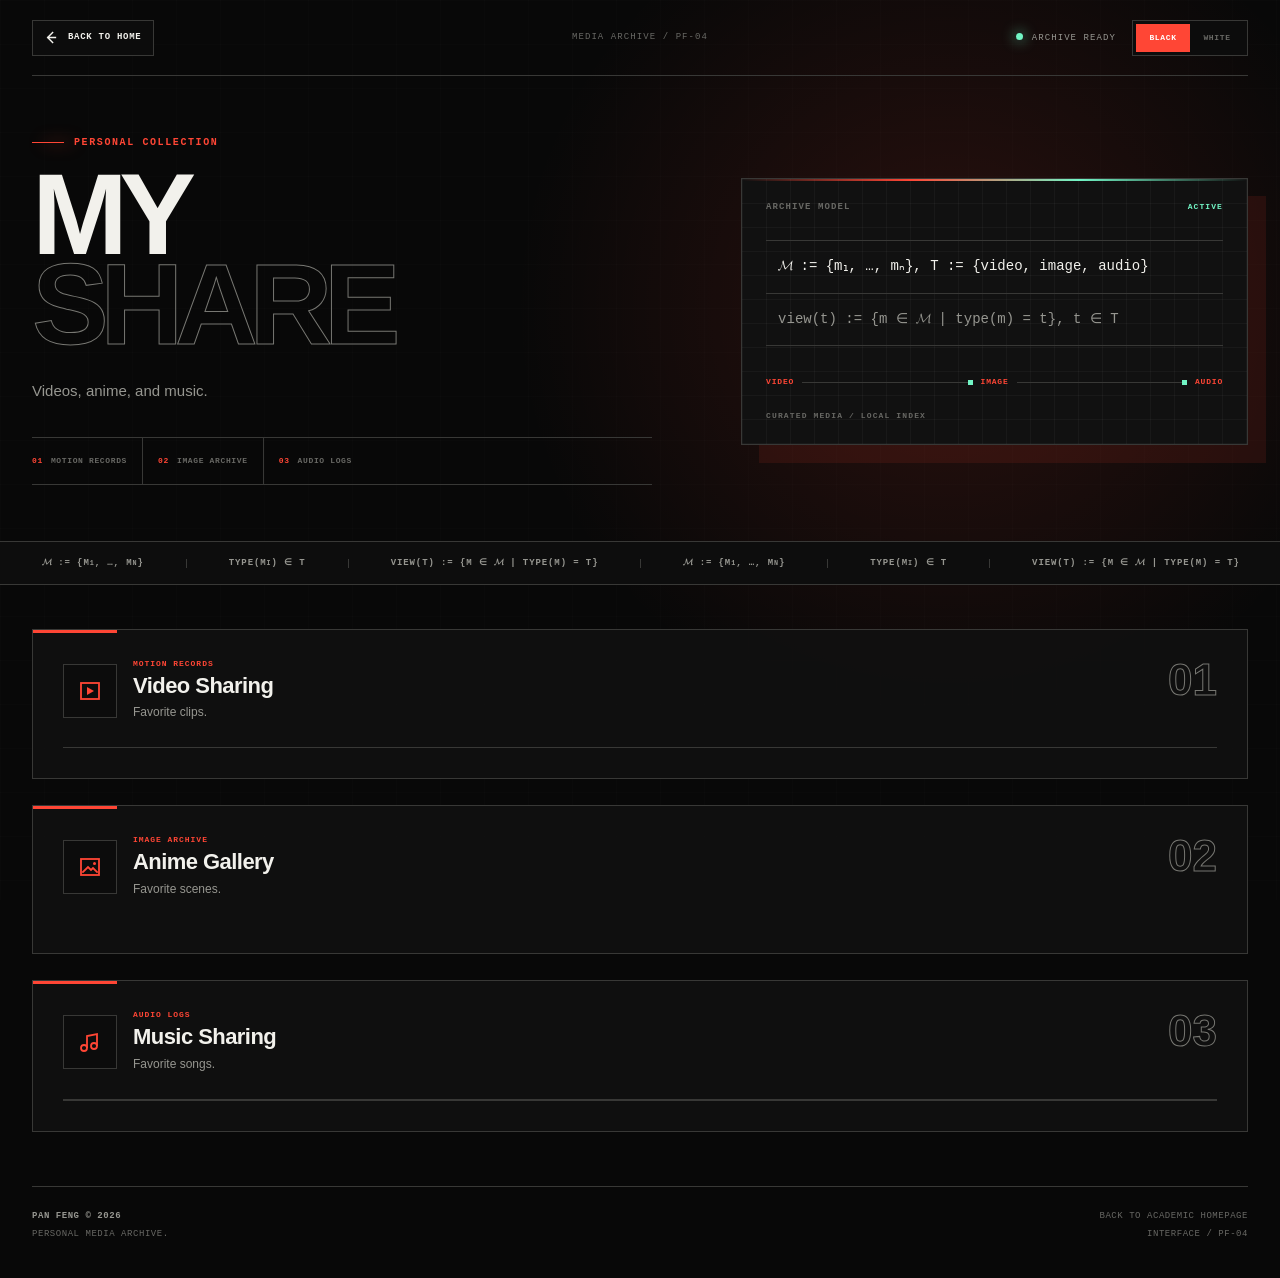
==== share.html @ b6667d45 "Redesign homepage and My Share themes" ====
<!DOCTYPE html>
<html lang="en" data-home-theme="black">
<head>
    <meta charset="utf-8">
    <title>My Share | Pan Feng</title>
    <link rel="icon" href="./static/img/favicon.svg" type="image/svg+xml">
    <link rel="alternate icon" href="./static/img/favicon.ico" sizes="any">
    <meta name="description" content="A personal collection of videos, images, and music shared by Pan Feng.">
    <meta name="viewport" content="width=device-width, initial-scale=1">
    <meta name="theme-color" content="#080808">
    <script>
        (function () {
            try {
                if (localStorage.getItem('homeTheme') === 'white') {
                    document.documentElement.dataset.homeTheme = 'white';
                    document.querySelector('meta[name="theme-color"]').setAttribute('content', '#edf0ee');
                }
            } catch (error) {
                // Keep the black theme when browser storage is unavailable.
            }
        }());
    </script>
    <link rel="stylesheet" href="./static/css/home-proof.css">
    <link rel="stylesheet" href="./static/css/share.css">
</head>
<body class="share-page">
    <a class="skip-link" href="#share-content">Skip to collection</a>
    <div class="page-scan" aria-hidden="true"></div>

    <div class="share-shell">
        <header class="share-header">
            <a href="./index.html" class="back-button" aria-label="Back to the homepage">
                <svg viewBox="0 0 24 24" aria-hidden="true">
                    <path d="M15 5 8 12l7 7M8 12h11" fill="none" stroke="currentColor" stroke-width="2" stroke-linecap="square" stroke-linejoin="miter"/>
                </svg>
                <span>Back to Home</span>
            </a>

            <p class="share-nav-focus">Media archive / PF-04</p>

            <div class="share-controls">
                <p class="proof-status"><span aria-hidden="true"></span>Archive ready</p>
                <div class="home-theme-switch" role="group" aria-label="Color theme">
                    <button type="button" data-home-theme-option="black" aria-pressed="true">Black</button>
                    <button type="button" data-home-theme-option="white" aria-pressed="false">White</button>
                </div>
            </div>
        </header>

        <section class="share-hero" aria-labelledby="share-title">
            <div class="share-hero-copy">
                <span class="share-eyebrow"><i aria-hidden="true"></i>Personal collection</span>
                <h1 id="share-title">My <span>Share</span></h1>
                <p>Videos, anime, and music.</p>

                <div class="share-register" aria-label="Collection categories">
                    <span><b>01</b> Motion records</span>
                    <span><b>02</b> Image archive</span>
                    <span><b>03</b> Audio logs</span>
                </div>
            </div>

            <aside class="archive-model" aria-label="Archive model notation">
                <div class="model-heading">
                    <span>Archive model</span>
                    <b>ACTIVE</b>
                </div>
                <code>𝓜 := {m₁, …, mₙ}, T := {video, image, audio}</code>
                <code>view(t) := {m ∈ 𝓜 | type(m) = t}, t ∈ T</code>
                <div class="model-route" aria-hidden="true">
                    <span>VIDEO</span><i></i><span>IMAGE</span><i></i><span>AUDIO</span>
                </div>
                <p>CURATED MEDIA / LOCAL INDEX</p>
            </aside>
        </section>

        <div class="share-ticker" aria-hidden="true">
            <div>
                <span>𝓜 := {m<sub>1</sub>, …, m<sub>n</sub>}</span>
                <span>type(m<sub>i</sub>) ∈ T</span>
                <span>view(t) := {m ∈ 𝓜 | type(m) = t}</span>
                <span>𝓜 := {m<sub>1</sub>, …, m<sub>n</sub>}</span>
                <span>type(m<sub>i</sub>) ∈ T</span>
                <span>view(t) := {m ∈ 𝓜 | type(m) = t}</span>
            </div>
        </div>

        <main class="share-content" id="share-content">
            <section class="share-section" aria-labelledby="videos-title">
                <header class="section-heading">
                    <span class="section-icon" aria-hidden="true">
                        <svg viewBox="0 0 24 24"><path d="m9 8 7 4-7 4V8Z" fill="currentColor"/><rect x="3" y="4" width="18" height="16" fill="none" stroke="currentColor" stroke-width="1.8"/></svg>
                    </span>
                    <div>
                        <span class="section-kicker">Motion records</span>
                        <h2 id="videos-title">Video Sharing</h2>
                        <p>Favorite clips.</p>
                    </div>
                    <b class="section-number">01</b>
                </header>
                <div class="video-list"></div>
            </section>

            <section class="share-section" aria-labelledby="images-title">
                <header class="section-heading">
                    <span class="section-icon" aria-hidden="true">
                        <svg viewBox="0 0 24 24"><rect x="3" y="4" width="18" height="16" fill="none" stroke="currentColor" stroke-width="1.8"/><path d="m5 17 5-5 3 3 2-2 4 4" fill="none" stroke="currentColor" stroke-width="1.8" stroke-linecap="square" stroke-linejoin="miter"/><circle cx="16.5" cy="8.5" r="1.5" fill="currentColor"/></svg>
                    </span>
                    <div>
                        <span class="section-kicker">Image archive</span>
                        <h2 id="images-title">Anime Gallery</h2>
                        <p>Favorite scenes.</p>
                    </div>
                    <b class="section-number">02</b>
                </header>
                <div class="album" tabindex="0" aria-label="Photo album"></div>
            </section>

            <section class="share-section" aria-labelledby="music-title">
                <header class="section-heading">
                    <span class="section-icon" aria-hidden="true">
                        <svg viewBox="0 0 24 24"><path d="M9 17V6l10-2v11" fill="none" stroke="currentColor" stroke-width="1.8" stroke-linecap="square" stroke-linejoin="miter"/><circle cx="6" cy="18" r="3" fill="none" stroke="currentColor" stroke-width="1.8"/><circle cx="16" cy="16" r="3" fill="none" stroke="currentColor" stroke-width="1.8"/></svg>
                    </span>
                    <div>
                        <span class="section-kicker">Audio logs</span>
                        <h2 id="music-title">Music Sharing</h2>
                        <p>Favorite songs.</p>
                    </div>
                    <b class="section-number">03</b>
                </header>
                <div class="music-player"></div>
            </section>
        </main>

        <footer class="share-footer">
            <div>
                <strong>Pan Feng © 2026</strong>
                <span>Personal media archive.</span>
            </div>
            <div>
                <a href="./index.html">Back to academic homepage</a>
                <span>Interface / PF-04</span>
            </div>
        </footer>
    </div>

    <dialog class="image-dialog" aria-label="Image preview">
        <button class="dialog-close" type="button" aria-label="Close image preview">×</button>
        <img src="" alt="">
    </dialog>

    <script src="./static/js/script.js" defer></script>
    <script src="./static/js/share-data.js" defer></script>
</body>
</html>
---- static/css/home-proof.css ----
@font-face {
    font-family: "Ubuntu Local";
    src: url("../fonts/Ubuntu-Regular.ttf") format("truetype");
    font-display: swap;
}

:root {
    color-scheme: dark;
    --page-bg: #080808;
    --panel-bg: #111111;
    --panel-deep: #0c0c0c;
    --text: #f2f1ec;
    --muted: #969690;
    --faint: #686864;
    --line: #383836;
    --signal: #ff4635;
    --signal-soft: #ff6c5d;
    --proof: #72f5c5;
    --spotlight: rgba(255, 70, 53, 0.14);
    --grid-color: rgba(255, 255, 255, 0.035);
    --scan-color: rgba(255, 70, 53, 0.08);
    --title-outline: #777772;
    --ring-dash: #57403c;
    --node-bg: #0b0b0b;
    --formula-bg: rgba(14, 14, 14, 0.9);
    --ticker-bg: #0d0d0d;
    --mx: 74%;
    --my: 24%;
}

html[data-home-theme="white"] {
    color-scheme: light;
    --page-bg: #edf0ee;
    --panel-bg: rgba(249, 250, 247, 0.82);
    --panel-deep: #f8faf8;
    --text: #111522;
    --muted: #4f595e;
    --faint: #788287;
    --line: #aeb8bc;
    --signal: #244bff;
    --signal-soft: #244bff;
    --proof: #ff5d37;
    --spotlight: rgba(36, 75, 255, 0.11);
    --grid-color: rgba(36, 75, 255, 0.065);
    --scan-color: rgba(36, 75, 255, 0.09);
    --title-outline: #244bff;
    --ring-dash: #8798df;
    --node-bg: #f8faf8;
    --formula-bg: rgba(248, 250, 248, 0.92);
    --ticker-bg: rgba(248, 250, 248, 0.86);
}

* {
    box-sizing: border-box;
}

html {
    min-height: 100%;
    background: var(--page-bg);
    scroll-behavior: smooth;
}

body {
    min-width: 320px;
    min-height: 100vh;
    margin: 0;
    overflow-x: hidden;
    color: var(--text);
    background:
        radial-gradient(circle at var(--mx) var(--my), var(--spotlight), transparent 27rem),
        var(--page-bg);
    font-family: "Segoe UI", "Helvetica Neue", Arial, sans-serif;
    transition: color 0.25s ease, background-color 0.25s ease, background-position 0.18s ease-out;
}

body::before {
    position: fixed;
    inset: 0;
    z-index: 0;
    content: "";
    pointer-events: none;
    opacity: 0.34;
    background:
        linear-gradient(var(--grid-color) 1px, transparent 1px),
        linear-gradient(90deg, var(--grid-color) 1px, transparent 1px);
    background-size: 44px 44px;
}

a {
    color: inherit;
    text-decoration: none;
    -webkit-tap-highlight-color: transparent;
}

button,
a {
    touch-action: manipulation;
}

.skip-link {
    position: fixed;
    z-index: 100;
    top: 12px;
    left: 12px;
    padding: 11px 14px;
    color: #080808;
    background: var(--proof);
    font: 700 12px/1 ui-monospace, SFMono-Regular, Consolas, monospace;
    transform: translateY(-160%);
}

.skip-link:focus {
    transform: translateY(0);
}

.sr-only {
    position: absolute;
    width: 1px;
    height: 1px;
    padding: 0;
    overflow: hidden;
    clip: rect(0, 0, 0, 0);
    white-space: nowrap;
    border: 0;
}

.page-scan {
    position: fixed;
    z-index: 5;
    top: -42vh;
    left: 0;
    width: 100%;
    height: 34vh;
    pointer-events: none;
    opacity: 0.35;
    background: linear-gradient(180deg, transparent, var(--scan-color), rgba(255, 255, 255, 0.045), transparent);
    animation: page-scan 8s linear infinite;
}

.proof-shell {
    position: relative;
    z-index: 1;
    width: min(1400px, calc(100% - 64px));
    margin: 0 auto;
}

.proof-nav {
    display: grid;
    grid-template-columns: 1fr auto 1fr;
    min-height: 76px;
    align-items: center;
    border-bottom: 1px solid var(--line);
}

.proof-brand {
    display: flex;
    width: max-content;
    align-items: center;
    gap: 12px;
    font: 800 11px/1 ui-monospace, SFMono-Regular, Consolas, monospace;
    letter-spacing: 0.1em;
    text-transform: uppercase;
}

.proof-brand b {
    display: grid;
    width: 34px;
    height: 34px;
    color: #080808;
    background: var(--signal);
    place-items: center;
}

.proof-nav-focus,
.proof-status {
    margin: 0;
    font: 9px/1 ui-monospace, SFMono-Regular, Consolas, monospace;
    letter-spacing: 0.12em;
    text-transform: uppercase;
}

.proof-nav-focus {
    color: #7d7d78;
}

.proof-status {
    color: var(--muted);
}

.proof-controls {
    display: flex;
    justify-self: end;
    align-items: center;
    gap: 16px;
}

.proof-status span {
    display: inline-block;
    width: 7px;
    height: 7px;
    margin-right: 9px;
    border-radius: 50%;
    background: var(--proof);
    box-shadow: 0 0 14px var(--proof);
    animation: status-pulse 1.8s ease-in-out infinite;
}

.home-theme-switch {
    display: flex;
    padding: 3px;
    border: 1px solid var(--line);
    background: var(--panel-deep);
}

.home-theme-switch button {
    min-width: 54px;
    height: 28px;
    padding: 0 9px;
    color: var(--faint);
    border: 0;
    background: transparent;
    cursor: pointer;
    font: 700 8px/1 ui-monospace, SFMono-Regular, Consolas, monospace;
    letter-spacing: 0.08em;
    text-transform: uppercase;
    transition: color 0.2s ease, background-color 0.2s ease;
}

.home-theme-switch button:hover {
    color: var(--text);
}

.home-theme-switch button[aria-pressed="true"] {
    color: #ffffff;
    background: var(--signal);
}

.home-theme-switch button:focus-visible {
    outline: 2px solid var(--proof);
    outline-offset: 3px;
}

.proof-hero {
    display: grid;
    grid-template-columns: minmax(0, 1.14fr) minmax(410px, 0.86fr);
    min-height: 560px;
    padding: 54px 0 42px;
    align-items: center;
    gap: clamp(28px, 5vw, 78px);
}

.proof-main {
    min-width: 0;
}

.proof-kicker {
    display: flex;
    margin: 0;
    align-items: center;
    gap: 12px;
    color: var(--signal-soft);
    font: 700 9px/1 ui-monospace, SFMono-Regular, Consolas, monospace;
    letter-spacing: 0.15em;
    text-transform: uppercase;
}

.proof-kicker::before {
    width: 34px;
    height: 1px;
    content: "";
    background: var(--signal);
}

.proof-title {
    margin: 26px 0 0;
    font: 900 clamp(68px, 8vw, 124px)/0.77 Arial, sans-serif;
    letter-spacing: -0.085em;
    text-transform: uppercase;
}

.proof-title span {
    display: block;
    color: transparent;
    -webkit-text-stroke: 1px var(--title-outline);
}

@supports not (-webkit-text-stroke: 1px #777772) {
    .proof-title span {
        color: var(--title-outline);
    }
}

.proof-intro {
    display: grid;
    grid-template-columns: 90px minmax(0, 560px);
    margin-top: 38px;
    gap: 20px;
}

.proof-intro h2 {
    margin: 0;
    color: var(--proof);
    font: 700 8px/1.45 ui-monospace, SFMono-Regular, Consolas, monospace;
    letter-spacing: 0.12em;
    text-transform: uppercase;
}

.proof-intro h2::before {
    content: "// ";
}

.proof-intro p {
    margin: 0;
    color: var(--muted);
    font: 14px/1.65 "Ubuntu Local", system-ui, sans-serif;
}

.proof-focus {
    display: grid;
    grid-template-columns: repeat(3, minmax(0, 1fr));
    margin-top: 30px;
    border-top: 1px solid var(--line);
    border-left: 1px solid var(--line);
}

.proof-focus-item {
    position: relative;
    min-height: 112px;
    padding: 14px;
    overflow: hidden;
    border-right: 1px solid var(--line);
    border-bottom: 1px solid var(--line);
}

.proof-focus-item::after {
    position: absolute;
    right: 100%;
    bottom: 0;
    width: 100%;
    height: 2px;
    content: "";
    background: var(--signal);
    animation: focus-scan 6s ease-in-out infinite;
}

.proof-focus-item:nth-child(2)::after {
    animation-delay: 2s;
}

.proof-focus-item:nth-child(3)::after {
    animation-delay: 4s;
}

.proof-focus-item small {
    color: var(--faint);
    font: 8px/1 ui-monospace, SFMono-Regular, Consolas, monospace;
    letter-spacing: 0.1em;
}

.proof-focus-item h2 {
    margin: 17px 0 0;
    color: var(--text);
    font: 700 11px/1.35 ui-monospace, SFMono-Regular, Consolas, monospace;
    text-transform: uppercase;
}

.proof-focus-item p {
    margin: 9px 0 0;
    color: #757570;
    font: 10px/1.35 "Ubuntu Local", system-ui, sans-serif;
}

.proof-engine {
    position: relative;
    display: grid;
    min-width: 0;
    min-height: 460px;
    place-items: center;
}

.proof-ring {
    position: absolute;
    width: min(34vw, 440px);
    aspect-ratio: 1;
    border: 1px solid var(--line);
    border-radius: 50%;
    animation: ring-spin 28s linear infinite;
}

.proof-ring::before {
    position: absolute;
    inset: 15%;
    content: "";
    border: 1px dashed var(--ring-dash);
    border-radius: 50%;
    animation: ring-spin-reverse 17s linear infinite;
}

.proof-ring::after {
    position: absolute;
    inset: 34%;
    content: "";
    border: 1px solid var(--line);
    border-radius: 50%;
}

.proof-node {
    position: absolute;
    z-index: 2;
    padding: 7px 9px;
    color: var(--muted);
    border: 1px solid var(--line);
    background: var(--node-bg);
    font: 7px/1 ui-monospace, SFMono-Regular, Consolas, monospace;
    letter-spacing: 0.1em;
    text-transform: uppercase;
}

.node-statement {
    top: 13%;
    left: 7%;
}

.node-adversary {
    top: 27%;
    right: 0;
    color: var(--signal-soft);
    border-color: #72362f;
}

.node-simulator {
    right: 10%;
    bottom: 9%;
    color: var(--proof);
    border-color: #2c6654;
}

.node-witness {
    bottom: 18%;
    left: 0;
}

.proof-avatar {
    position: relative;
    z-index: 2;
    width: min(18vw, 220px);
    aspect-ratio: 1;
    padding: 7px;
    border: 1px solid var(--signal);
    border-radius: 50%;
    background: var(--node-bg);
    box-shadow: 0 0 60px rgba(255, 70, 53, 0.13);
}

.proof-avatar img {
    width: 100%;
    height: 100%;
    border-radius: 50%;
    object-fit: cover;
    filter: saturate(0.88) contrast(1.08);
}

.proof-engine-formula {
    position: absolute;
    z-index: 3;
    right: 1%;
    bottom: 22%;
    padding: 13px 15px;
    color: var(--text);
    border-left: 3px solid var(--signal);
    background: var(--formula-bg);
    box-shadow: 0 12px 36px rgba(0, 0, 0, 0.3);
    backdrop-filter: blur(8px);
    font: italic 13px/1.3 Georgia, serif;
}

.proof-engine-formula small {
    display: block;
    margin-bottom: 7px;
    color: var(--faint);
    font: 7px/1 ui-monospace, SFMono-Regular, Consolas, monospace;
    letter-spacing: 0.1em;
    text-transform: uppercase;
}

.formula-ticker {
    position: relative;
    z-index: 1;
    overflow: hidden;
    border-top: 1px solid var(--line);
    border-bottom: 1px solid var(--line);
    background: var(--ticker-bg);
}

.formula-ticker-track {
    display: flex;
    width: max-content;
    padding: 15px 0;
    color: var(--faint);
    font: 10px/1 ui-monospace, SFMono-Regular, Consolas, monospace;
    letter-spacing: 0.06em;
    animation: formula-marquee 28s linear infinite;
}

.formula-ticker-track span {
    margin-right: 54px;
    white-space: nowrap;
}

.formula-ticker-track b {
    color: var(--signal-soft);
    font-weight: 600;
}

.formula-ticker-track i {
    color: var(--proof);
    font-style: normal;
    font-weight: 600;
}

.proof-directory {
    padding: 26px 0 48px;
}

.proof-directory-head {
    display: flex;
    margin-bottom: 16px;
    align-items: end;
    justify-content: space-between;
    gap: 24px;
}

.proof-directory-head h2 {
    margin: 0;
    font: 800 20px/1 Arial, sans-serif;
    letter-spacing: -0.02em;
    text-transform: uppercase;
}

.proof-directory-head p {
    margin: 0;
    color: var(--faint);
    font: 8px/1 ui-monospace, SFMono-Regular, Consolas, monospace;
    letter-spacing: 0.12em;
    text-transform: uppercase;
}

.proof-links {
    display: grid;
    grid-template-columns: repeat(4, minmax(0, 1fr));
    gap: 9px;
}

.proof-link {
    position: relative;
    min-height: 146px;
    padding: 18px;
    overflow: hidden;
    border: 1px solid var(--line);
    background: var(--panel-bg);
    transition: color 0.2s ease, border-color 0.2s ease, background-color 0.2s ease, transform 0.2s ease;
}

.proof-link:hover {
    color: #0a0a0a;
    border-color: var(--signal);
    background: var(--signal);
    transform: translateY(-4px);
}

.proof-link:focus-visible,
.proof-brand:focus-visible,
.proof-footer a:focus-visible {
    outline: 2px solid var(--proof);
    outline-offset: 4px;
}

.proof-link small {
    font: 700 8px/1 ui-monospace, SFMono-Regular, Consolas, monospace;
    letter-spacing: 0.11em;
    text-transform: uppercase;
    opacity: 0.65;
}

.proof-link-arrow {
    position: absolute;
    top: 15px;
    right: 17px;
    font-size: 18px;
    transition: transform 0.2s ease;
}

.proof-link:hover .proof-link-arrow {
    transform: translate(3px, -3px);
}

.proof-link h3 {
    margin: 36px 0 8px;
    font: 800 16px/1.2 Arial, sans-serif;
    text-transform: uppercase;
}

.proof-link p {
    margin: 0;
    color: var(--faint);
    font: 11px/1.4 "Ubuntu Local", system-ui, sans-serif;
}

.proof-link:hover p {
    color: #393936;
}

.proof-footer {
    display: flex;
    min-height: 92px;
    padding: 22px 0 30px;
    align-items: flex-start;
    justify-content: space-between;
    border-top: 1px solid var(--line);
    color: var(--faint);
    font: 9px/1.6 ui-monospace, SFMono-Regular, Consolas, monospace;
    letter-spacing: 0.06em;
    text-transform: uppercase;
}

.proof-footer div {
    display: flex;
    flex-direction: column;
    gap: 4px;
}

.proof-footer div:last-child {
    align-items: flex-end;
}

.proof-footer strong {
    color: var(--muted);
    font-weight: 600;
}

.proof-footer a {
    transition: color 0.2s ease;
}

.proof-footer a:hover {
    color: var(--proof);
}

html[data-home-theme="white"] .proof-brand b {
    color: #ffffff;
}

html[data-home-theme="white"] .proof-focus-item,
html[data-home-theme="white"] .proof-link {
    background: rgba(249, 250, 247, 0.72);
}

html[data-home-theme="white"] .node-adversary {
    color: var(--signal);
    border-color: rgba(36, 75, 255, 0.48);
}

html[data-home-theme="white"] .node-simulator {
    color: var(--proof);
    border-color: rgba(255, 93, 55, 0.55);
}

html[data-home-theme="white"] .proof-avatar {
    box-shadow: 0 0 60px rgba(36, 75, 255, 0.14);
}

html[data-home-theme="white"] .proof-link:hover {
    color: #ffffff;
}

html[data-home-theme="white"] .proof-link:hover p {
    color: rgba(255, 255, 255, 0.78);
}

html[data-home-theme="white"] .proof-footer a:hover {
    color: var(--signal);
}

@keyframes page-scan {
    to { transform: translateY(150vh); }
}

@keyframes status-pulse {
    50% { opacity: 0.35; box-shadow: 0 0 4px var(--proof); }
}

@keyframes ring-spin {
    to { transform: rotate(360deg); }
}

@keyframes ring-spin-reverse {
    to { transform: rotate(-720deg); }
}

@keyframes focus-scan {
    0%, 18% { right: 100%; }
    36%, 52% { right: 0; }
    70%, 100% { right: -100%; }
}

@keyframes formula-marquee {
    to { transform: translateX(-50%); }
}

@media (max-width: 980px) {
    .proof-shell {
        width: min(100% - 40px, 760px);
    }

    .proof-nav {
        grid-template-columns: 1fr auto;
    }

    .proof-nav-focus {
        display: none;
    }

    .proof-hero {
        grid-template-columns: 1fr;
        gap: 36px;
    }

    .proof-engine {
        min-height: 470px;
    }

    .proof-ring {
        width: min(75vw, 430px);
    }

    .proof-avatar {
        width: min(38vw, 210px);
    }

    .proof-links {
        grid-template-columns: repeat(2, minmax(0, 1fr));
    }
}

@media (max-width: 560px) {
    .proof-shell {
        width: calc(100% - 28px);
    }

    .proof-nav {
        min-height: 66px;
    }

    .proof-brand span {
        display: none;
    }

    .proof-status {
        display: none;
    }

    .proof-hero {
        min-height: auto;
        padding-top: 54px;
    }

    .proof-title {
        font-size: clamp(62px, 18vw, 82px);
    }

    .proof-intro {
        grid-template-columns: 1fr;
        gap: 10px;
    }

    .proof-intro p {
        font-size: 13px;
    }

    .proof-focus {
        grid-template-columns: 1fr;
    }

    .proof-focus-item {
        min-height: 104px;
    }

    .proof-engine {
        min-height: 390px;
    }

    .proof-ring {
        width: min(88vw, 360px);
    }

    .proof-avatar {
        width: min(42vw, 165px);
    }

    .proof-engine-formula {
        right: 0;
        bottom: 17%;
        font-size: 11px;
    }

    .proof-node {
        font-size: 6px;
    }

    .node-statement {
        left: 0;
    }

    .node-adversary {
        right: 0;
    }

    .formula-ticker-track {
        font-size: 9px;
    }

    .proof-directory-head {
        align-items: flex-start;
        flex-direction: column;
        gap: 8px;
    }

    .proof-links {
        grid-template-columns: 1fr;
    }

    .proof-link {
        min-height: 132px;
    }

    .proof-footer {
        flex-direction: column;
        gap: 20px;
    }

    .proof-footer div:last-child {
        align-items: flex-start;
    }
}

@media (prefers-reduced-motion: reduce) {
    html {
        scroll-behavior: auto;
    }

    *,
    *::before,
    *::after {
        animation-duration: 0.01ms !important;
        animation-iteration-count: 1 !important;
        transition-duration: 0.01ms !important;
    }

    .formula-ticker-track {
        transform: none;
    }
}
---- static/css/share.css ----
.share-page {
    --media-bg: #050505;
    --media-overlay: rgba(7, 7, 7, 0.78);
    --media-line: rgba(255, 255, 255, 0.18);
    --signal-ink: #080808;
    min-width: 0;
}

html[data-home-theme="white"] .share-page {
    --media-bg: #0a0d12;
    --media-overlay: rgba(12, 16, 22, 0.76);
    --media-line: rgba(255, 255, 255, 0.28);
    --signal-ink: #ffffff;
}

.share-shell {
    position: relative;
    z-index: 1;
    width: min(1280px, calc(100% - 64px));
    margin: 0 auto;
}

.share-header {
    position: relative;
    display: grid;
    grid-template-columns: 1fr auto 1fr;
    min-height: 76px;
    align-items: center;
    border-bottom: 1px solid var(--line);
}

.back-button {
    display: inline-flex;
    width: max-content;
    min-height: 36px;
    padding: 0 12px 0 9px;
    color: var(--text);
    border: 1px solid var(--line);
    background: var(--panel-deep);
    align-items: center;
    gap: 9px;
    font: 800 9px/1 ui-monospace, SFMono-Regular, Consolas, monospace;
    letter-spacing: 0.08em;
    text-transform: uppercase;
    transition: color 0.2s ease, background-color 0.2s ease, border-color 0.2s ease;
}

.back-button svg {
    width: 17px;
    height: 17px;
}

.back-button:hover {
    color: var(--signal-ink);
    border-color: var(--signal);
    background: var(--signal);
}

.share-nav-focus,
.proof-status {
    margin: 0;
    font: 9px/1 ui-monospace, SFMono-Regular, Consolas, monospace;
    letter-spacing: 0.12em;
    text-transform: uppercase;
}

.share-nav-focus {
    color: var(--faint);
}

.share-controls {
    display: flex;
    justify-self: end;
    align-items: center;
    gap: 16px;
}

.share-hero {
    display: grid;
    grid-template-columns: minmax(0, 1.1fr) minmax(390px, 0.9fr);
    min-height: 465px;
    padding: 60px 0 54px;
    align-items: center;
    gap: clamp(40px, 7vw, 96px);
}

.share-hero-copy {
    min-width: 0;
}

.share-eyebrow {
    display: flex;
    color: var(--signal);
    align-items: center;
    gap: 10px;
    font: 800 10px/1 ui-monospace, SFMono-Regular, Consolas, monospace;
    letter-spacing: 0.16em;
    text-transform: uppercase;
}

.share-eyebrow i {
    width: 32px;
    height: 1px;
    background: currentColor;
    box-shadow: 10px 0 16px currentColor;
}

.share-hero h1 {
    margin: 22px 0 16px;
    font-family: "Ubuntu Local", "Arial Black", sans-serif;
    font-size: clamp(72px, 9vw, 132px);
    font-weight: 900;
    line-height: 0.78;
    letter-spacing: -0.075em;
    text-transform: uppercase;
}

.share-hero h1 span {
    display: block;
    color: transparent;
    -webkit-text-stroke: 1px var(--title-outline);
}

.share-hero-copy > p {
    margin: 28px 0 0;
    color: var(--muted);
    font-size: 15px;
    line-height: 1.7;
}

.share-register {
    display: flex;
    margin-top: 34px;
    border-top: 1px solid var(--line);
    border-bottom: 1px solid var(--line);
}

.share-register span {
    display: flex;
    min-width: 0;
    min-height: 46px;
    padding: 0 15px;
    color: var(--faint);
    border-right: 1px solid var(--line);
    align-items: center;
    gap: 8px;
    font: 700 8px/1.25 ui-monospace, SFMono-Regular, Consolas, monospace;
    letter-spacing: 0.08em;
    text-transform: uppercase;
}

.share-register span:first-child {
    padding-left: 0;
}

.share-register span:last-child {
    border-right: 0;
}

.share-register b {
    color: var(--signal);
    font-weight: 800;
}

.archive-model {
    position: relative;
    min-width: 0;
    padding: 24px;
    overflow: hidden;
    border: 1px solid var(--line);
    background:
        linear-gradient(90deg, var(--grid-color) 1px, transparent 1px),
        linear-gradient(var(--grid-color) 1px, transparent 1px),
        var(--panel-bg);
    background-size: 24px 24px;
    box-shadow: 18px 18px 0 color-mix(in srgb, var(--signal) 10%, transparent);
}

.archive-model::before {
    position: absolute;
    top: 0;
    left: 0;
    width: 100%;
    height: 2px;
    content: "";
    background: linear-gradient(90deg, transparent, var(--signal), var(--proof), transparent);
    animation: archive-scan 4.8s ease-in-out infinite;
}

.model-heading {
    display: flex;
    margin-bottom: 28px;
    color: var(--faint);
    align-items: center;
    justify-content: space-between;
    font: 800 9px/1 ui-monospace, SFMono-Regular, Consolas, monospace;
    letter-spacing: 0.12em;
    text-transform: uppercase;
}

.model-heading b {
    color: var(--proof);
    font-size: 8px;
}

.archive-model code {
    display: block;
    padding: 15px 12px;
    overflow-x: auto;
    color: var(--text);
    border-top: 1px solid var(--line);
    font: 500 clamp(11px, 1.15vw, 14px)/1.55 ui-monospace, SFMono-Regular, Consolas, monospace;
    white-space: nowrap;
}

.archive-model code:nth-of-type(2) {
    color: var(--muted);
    border-bottom: 1px solid var(--line);
}

.model-route {
    display: grid;
    grid-template-columns: auto 1fr auto 1fr auto;
    margin: 32px 0 26px;
    color: var(--signal);
    align-items: center;
    gap: 8px;
    font: 800 8px/1 ui-monospace, SFMono-Regular, Consolas, monospace;
    letter-spacing: 0.1em;
}

.model-route i {
    position: relative;
    height: 1px;
    background: var(--line);
}

.model-route i::after {
    position: absolute;
    top: -2px;
    right: 0;
    width: 5px;
    height: 5px;
    content: "";
    background: var(--proof);
}

.archive-model > p {
    margin: 0;
    color: var(--faint);
    font: 700 8px/1 ui-monospace, SFMono-Regular, Consolas, monospace;
    letter-spacing: 0.14em;
}

.share-ticker {
    width: 100vw;
    margin-left: calc(50% - 50vw);
    overflow: hidden;
    color: var(--muted);
    border-top: 1px solid var(--line);
    border-bottom: 1px solid var(--line);
    background: var(--ticker-bg);
    font: 700 9px/1 ui-monospace, SFMono-Regular, Consolas, monospace;
    letter-spacing: 0.1em;
    text-transform: uppercase;
}

.share-ticker div {
    display: flex;
    width: max-content;
    min-height: 42px;
    align-items: center;
    animation: share-marquee 30s linear infinite;
}

.share-ticker span {
    display: inline-flex;
    padding: 0 42px;
    align-items: center;
    border-right: 1px solid var(--line);
}

.share-ticker sub {
    font-size: 0.75em;
}

.share-content {
    display: grid;
    padding: 44px 0 54px;
    gap: 26px;
}

.share-section {
    position: relative;
    min-width: 0;
    padding: 30px;
    overflow: hidden;
    border: 1px solid var(--line);
    background: color-mix(in srgb, var(--panel-bg) 92%, transparent);
}

.share-section::before {
    position: absolute;
    top: 0;
    left: 0;
    width: 84px;
    height: 3px;
    content: "";
    background: var(--signal);
    transition: width 0.35s ease;
}

.share-section:hover::before {
    width: 100%;
}

.section-heading {
    display: grid;
    grid-template-columns: 54px minmax(0, 1fr) auto;
    margin-bottom: 26px;
    align-items: center;
    gap: 16px;
}

.section-icon {
    display: grid;
    width: 54px;
    height: 54px;
    color: var(--signal);
    border: 1px solid var(--line);
    background: var(--panel-deep);
    place-items: center;
}

.section-icon svg {
    width: 24px;
    height: 24px;
}

.section-kicker {
    display: block;
    margin-bottom: 5px;
    color: var(--signal);
    font: 800 8px/1 ui-monospace, SFMono-Regular, Consolas, monospace;
    letter-spacing: 0.12em;
    text-transform: uppercase;
}

.section-heading h2 {
    margin: 0;
    font-family: "Ubuntu Local", "Segoe UI", sans-serif;
    font-size: 22px;
    line-height: 1.2;
    letter-spacing: -0.025em;
}

.section-heading p {
    margin: 5px 0 0;
    color: var(--muted);
    font-size: 12px;
    line-height: 1.4;
}

.section-number {
    align-self: start;
    color: transparent;
    -webkit-text-stroke: 1px var(--title-outline);
    font: 900 44px/0.9 "Ubuntu Local", sans-serif;
}

.video-list {
    display: grid;
    grid-template-columns: repeat(2, minmax(0, 1fr));
    border-top: 1px solid var(--line);
    border-left: 1px solid var(--line);
}

.video-item {
    position: relative;
    min-width: 0;
    overflow: hidden;
    border-right: 1px solid var(--line);
    border-bottom: 1px solid var(--line);
    background: var(--panel-deep);
    transition: background-color 0.2s ease;
}

.video-item:hover {
    background: color-mix(in srgb, var(--signal) 5%, var(--panel-deep));
}

.video-item video {
    display: block;
    width: 100%;
    aspect-ratio: 16 / 9;
    background: var(--media-bg);
    object-fit: cover;
}

.video-item video:fullscreen,
.video-item video:-webkit-full-screen {
    width: 100vw;
    height: 100vh;
    max-width: none;
    max-height: none;
    aspect-ratio: auto;
    background: #000000;
    object-fit: contain;
}

.video-desc {
    min-height: 156px;
    padding: 18px;
    border-top: 1px solid var(--line);
}

.video-name {
    min-height: 44px;
    margin-bottom: 13px;
    color: var(--text);
    font-size: 15px;
    font-weight: 700;
    line-height: 1.45;
}

.video-meta {
    display: grid;
    gap: 7px;
}

.video-link,
.video-copyright,
.video-thought {
    display: flex;
    min-width: 0;
    color: var(--muted);
    align-items: flex-start;
    gap: 8px;
    font: 500 11px/1.5 ui-monospace, SFMono-Regular, Consolas, monospace;
}

.video-meta svg {
    flex: 0 0 14px;
    width: 14px;
    height: 14px;
    margin-top: 1px;
}

.video-thought,
.media-link {
    color: var(--signal);
}

.media-link {
    font-weight: 700;
}

.media-link:hover {
    color: var(--proof);
}

.album,
.music-player {
    min-width: 0;
}

.album {
    width: min(100%, 980px);
    margin-inline: auto;
}

.album-stage {
    position: relative;
    overflow: hidden;
    aspect-ratio: 16 / 9;
    border: 1px solid var(--line);
    background:
        linear-gradient(var(--media-line) 1px, transparent 1px),
        linear-gradient(90deg, var(--media-line) 1px, transparent 1px),
        var(--media-bg);
    background-size: 36px 36px;
}

.album-main {
    display: block;
    width: 100%;
    height: 100%;
    padding: 0;
    overflow: hidden;
    border: 0;
    background: transparent;
    cursor: zoom-in;
}

.album-main img {
    display: block;
    width: 100%;
    height: 100%;
    object-fit: contain;
    transition: transform 0.35s ease;
}

.album-main:hover img {
    transform: scale(1.012);
}

.album-nav {
    position: absolute;
    top: 50%;
    z-index: 2;
    display: grid;
    width: 44px;
    height: 44px;
    padding: 0;
    color: #ffffff;
    border: 1px solid var(--media-line);
    background: var(--media-overlay);
    cursor: pointer;
    place-items: center;
    font: 28px/1 ui-monospace, SFMono-Regular, Consolas, monospace;
    transform: translateY(-50%);
    transition: border-color 0.2s ease, background-color 0.2s ease;
}

.album-nav:hover {
    border-color: var(--signal);
    background: var(--signal);
}

.album-prev { left: 16px; }
.album-next { right: 16px; }

.album-counter {
    position: absolute;
    right: 16px;
    bottom: 14px;
    z-index: 2;
    padding: 7px 10px;
    color: #ffffff;
    border: 1px solid var(--media-line);
    background: var(--media-overlay);
    font: 700 10px/1 ui-monospace, SFMono-Regular, Consolas, monospace;
    font-variant-numeric: tabular-nums;
}

.album-info {
    display: flex;
    min-height: 68px;
    padding: 14px 0;
    border-bottom: 1px solid var(--line);
    align-items: center;
    justify-content: space-between;
    gap: 20px;
}

.album-kicker,
.now-kicker {
    display: block;
    color: var(--signal);
    font: 800 8px/1 ui-monospace, SFMono-Regular, Consolas, monospace;
    letter-spacing: 0.13em;
    text-transform: uppercase;
}

.album-title {
    display: block;
    margin-top: 6px;
    font-size: 15px;
    font-weight: 700;
}

.album-hint {
    color: var(--faint);
    font: 600 9px/1.5 ui-monospace, SFMono-Regular, Consolas, monospace;
    text-transform: uppercase;
}

.album-filmstrip {
    display: flex;
    max-width: 100%;
    padding: 14px 0 4px;
    overflow-x: auto;
    gap: 10px;
    scrollbar-color: var(--signal) transparent;
    scrollbar-width: thin;
    scroll-snap-type: x proximity;
}

.album-thumb {
    position: relative;
    flex: 0 0 118px;
    height: 72px;
    padding: 0;
    overflow: hidden;
    border: 1px solid var(--line);
    background: var(--panel-deep);
    cursor: pointer;
    opacity: 0.58;
    scroll-snap-align: center;
    transition: opacity 0.2s ease, border-color 0.2s ease, transform 0.2s ease;
}

.album-thumb:hover,
.album-thumb.is-active {
    border-color: var(--signal);
    opacity: 1;
    transform: translateY(-2px);
}

.album-thumb img {
    width: 100%;
    height: 100%;
    object-fit: cover;
}

.album-thumb span {
    position: absolute;
    right: 4px;
    bottom: 4px;
    padding: 3px 5px;
    color: #ffffff;
    background: var(--media-overlay);
    font: 700 8px/1 ui-monospace, SFMono-Regular, Consolas, monospace;
}

.music-player {
    display: grid;
    width: 100%;
    grid-template-columns: minmax(320px, 0.95fr) minmax(340px, 1.05fr);
    overflow: hidden;
    border: 1px solid var(--line);
    background: var(--panel-deep);
}

.now-playing {
    display: grid;
    grid-template-columns: 116px minmax(0, 1fr) 48px;
    padding: 24px;
    border-right: 1px solid var(--line);
    align-items: center;
    gap: 18px;
}

.now-cover {
    position: relative;
    width: 116px;
    height: 116px;
    overflow: hidden;
    border: 1px solid var(--line);
    background: var(--panel-bg);
}

.now-cover::after {
    position: absolute;
    inset: 8px;
    content: "";
    pointer-events: none;
    border: 1px solid rgba(255, 255, 255, 0.18);
}

.now-cover img {
    width: 100%;
    height: 100%;
    object-fit: cover;
}

.now-copy {
    min-width: 0;
}

.now-title {
    margin: 8px 0 0;
    overflow: hidden;
    color: var(--text);
    font-size: 20px;
    line-height: 1.3;
    text-overflow: ellipsis;
    white-space: nowrap;
}

.now-artist {
    margin: 6px 0 0;
    color: var(--muted);
    font-size: 12px;
}

.play-toggle {
    display: grid;
    width: 48px;
    height: 48px;
    padding: 0;
    color: var(--signal-ink);
    border: 1px solid var(--signal);
    background: var(--signal);
    cursor: pointer;
    place-items: center;
    transition: color 0.2s ease, background-color 0.2s ease;
}

.play-toggle:hover {
    color: var(--signal);
    background: transparent;
}

.play-toggle svg {
    width: 23px;
    height: 23px;
}

.pause-symbol { display: none; }
.music-player.is-playing .play-symbol { display: none; }
.music-player.is-playing .pause-symbol { display: block; }

.progress-group {
    display: grid;
    grid-column: 1 / -1;
    grid-template-columns: 36px minmax(0, 1fr) 36px;
    align-items: center;
    gap: 9px;
    color: var(--faint);
    font: 600 9px/1 ui-monospace, SFMono-Regular, Consolas, monospace;
    font-variant-numeric: tabular-nums;
}

.progress-range {
    width: 100%;
    accent-color: var(--signal);
    cursor: pointer;
}

.total-time { text-align: right; }
.player-audio { display: none; }

.track-list {
    display: grid;
    padding: 12px;
    align-content: center;
    gap: 5px;
}

.track-item {
    display: grid;
    grid-template-columns: 30px 46px minmax(0, 1fr) 30px;
    width: 100%;
    min-height: 64px;
    padding: 8px 10px;
    color: var(--text);
    border: 1px solid transparent;
    background: transparent;
    align-items: center;
    gap: 10px;
    text-align: left;
    cursor: pointer;
    transition: border-color 0.2s ease, background-color 0.2s ease;
}

.track-item:hover,
.track-item.is-active {
    border-color: var(--line);
    background: color-mix(in srgb, var(--signal) 6%, var(--panel-bg));
}

.track-item.is-active {
    box-shadow: inset 3px 0 0 var(--signal);
}

.track-number {
    color: var(--faint);
    font: 700 9px/1 ui-monospace, SFMono-Regular, Consolas, monospace;
    font-variant-numeric: tabular-nums;
}

.track-item img {
    width: 46px;
    height: 46px;
    border: 1px solid var(--line);
    background: var(--panel-bg);
    object-fit: cover;
}

.track-copy {
    min-width: 0;
}

.track-copy strong,
.track-copy small {
    display: block;
    overflow: hidden;
    text-overflow: ellipsis;
    white-space: nowrap;
}

.track-copy strong {
    font-size: 13px;
    font-weight: 700;
}

.track-copy small {
    margin-top: 5px;
    color: var(--muted);
    font-size: 10px;
}

.track-state {
    display: flex;
    height: 18px;
    align-items: flex-end;
    justify-content: center;
    gap: 2px;
}

.track-state i {
    width: 2px;
    height: 5px;
    background: var(--faint);
}

.track-item.is-playing .track-state i {
    background: var(--signal);
    animation: soundbar 0.8s ease-in-out infinite alternate;
}

.track-item.is-playing .track-state i:nth-child(2) { animation-delay: -0.35s; }
.track-item.is-playing .track-state i:nth-child(3) { animation-delay: -0.6s; }

.image-dialog {
    width: min(1100px, calc(100% - 40px));
    max-height: calc(100vh - 40px);
    padding: 0;
    overflow: visible;
    border: 0;
    background: transparent;
}

.image-dialog::backdrop {
    background: rgba(4, 4, 4, 0.9);
    backdrop-filter: blur(8px);
}

.image-dialog img {
    display: block;
    max-width: 100%;
    max-height: calc(100vh - 40px);
    margin: auto;
    border: 1px solid rgba(255, 255, 255, 0.24);
    box-shadow: 0 28px 80px rgba(0, 0, 0, 0.55);
    object-fit: contain;
}

.dialog-close {
    position: fixed;
    top: 20px;
    right: 24px;
    z-index: 1;
    display: grid;
    width: 44px;
    height: 44px;
    padding: 0;
    color: #ffffff;
    border: 1px solid rgba(255, 255, 255, 0.25);
    background: rgba(8, 8, 8, 0.82);
    cursor: pointer;
    place-items: center;
    font: 28px/1 ui-monospace, SFMono-Regular, Consolas, monospace;
}

.back-button:focus-visible,
.media-link:focus-visible,
.dialog-close:focus-visible,
.album:focus-visible,
.album button:focus-visible,
.music-player button:focus-visible {
    outline: 2px solid var(--proof);
    outline-offset: 3px;
}

.share-footer {
    display: flex;
    min-height: 92px;
    padding: 22px 0 30px;
    color: var(--faint);
    border-top: 1px solid var(--line);
    align-items: flex-start;
    justify-content: space-between;
    font: 9px/1.6 ui-monospace, SFMono-Regular, Consolas, monospace;
    letter-spacing: 0.06em;
    text-transform: uppercase;
}

.share-footer div {
    display: flex;
    flex-direction: column;
    gap: 4px;
}

.share-footer div:last-child {
    align-items: flex-end;
}

.share-footer strong {
    color: var(--muted);
    font-weight: 600;
}

.share-footer a {
    transition: color 0.2s ease;
}

.share-footer a:hover {
    color: var(--signal);
}

@keyframes archive-scan {
    0%, 100% { transform: translateX(-100%); }
    50% { transform: translateX(100%); }
}

@keyframes share-marquee {
    to { transform: translateX(-50%); }
}

@keyframes soundbar {
    to { height: 16px; }
}

@media (max-width: 980px) {
    .share-shell {
        width: min(100% - 40px, 760px);
    }

    .share-header {
        grid-template-columns: 1fr auto;
    }

    .share-nav-focus {
        display: none;
    }

    .share-hero {
        grid-template-columns: 1fr;
        min-height: 0;
        padding: 58px 0 50px;
        gap: 48px;
    }

    .share-hero h1 {
        font-size: clamp(76px, 18vw, 118px);
    }

    .archive-model {
        max-width: 620px;
    }

    .music-player {
        grid-template-columns: 1fr;
    }

    .now-playing {
        border-right: 0;
        border-bottom: 1px solid var(--line);
    }
}

@media (max-width: 680px) {
    .proof-status {
        display: none;
    }

    .share-section {
        padding: 22px;
    }

    .video-list {
        grid-template-columns: 1fr;
    }

    .album-stage {
        aspect-ratio: 4 / 3;
    }

    .album-hint {
        display: none;
    }
}

@media (max-width: 560px) {
    .share-shell {
        width: calc(100% - 28px);
    }

    .share-header {
        min-height: 66px;
    }

    .share-controls {
        position: absolute;
        top: 15px;
        right: 0;
        z-index: 2;
    }

    .back-button span {
        display: none;
    }

    .back-button {
        width: 36px;
        padding: 0;
        justify-content: center;
    }

    .home-theme-switch button {
        min-width: 48px;
        padding-inline: 7px;
    }

    .share-hero {
        padding: 46px 0 40px;
        gap: 38px;
    }

    .share-hero h1 {
        margin-top: 19px;
        font-size: clamp(58px, 22vw, 88px);
    }

    .share-register {
        display: grid;
        grid-template-columns: 1fr;
    }

    .share-register span,
    .share-register span:first-child {
        min-height: 38px;
        padding: 0;
        border-right: 0;
        border-bottom: 1px solid var(--line);
    }

    .share-register span:last-child {
        border-bottom: 0;
    }

    .archive-model {
        padding: 18px;
        box-shadow: 10px 10px 0 color-mix(in srgb, var(--signal) 10%, transparent);
    }

    .archive-model code {
        font-size: 9px;
    }

    .share-content {
        padding-block: 32px 42px;
        gap: 18px;
    }

    .share-section {
        padding: 18px;
    }

    .section-heading {
        grid-template-columns: 44px minmax(0, 1fr) auto;
        gap: 12px;
    }

    .section-icon {
        width: 44px;
        height: 44px;
    }

    .section-number {
        font-size: 32px;
    }

    .album-nav {
        width: 38px;
        height: 38px;
    }

    .album-prev { left: 8px; }
    .album-next { right: 8px; }

    .album-counter {
        right: 8px;
        bottom: 8px;
    }

    .album-thumb {
        flex-basis: 94px;
        height: 62px;
    }

    .now-playing {
        grid-template-columns: 76px minmax(0, 1fr) 42px;
        padding: 16px;
        gap: 12px;
    }

    .now-cover {
        width: 76px;
        height: 76px;
    }

    .now-title {
        font-size: 16px;
    }

    .play-toggle {
        width: 42px;
        height: 42px;
    }

    .track-list {
        padding: 8px;
    }

    .share-footer {
        gap: 20px;
    }
}

@media (max-width: 390px) {
    .share-section {
        padding: 14px;
    }

    .section-number {
        display: none;
    }

    .section-heading {
        grid-template-columns: 42px minmax(0, 1fr);
    }

    .now-playing {
        grid-template-columns: 64px minmax(0, 1fr) 40px;
        padding: 12px;
        gap: 9px;
    }

    .now-cover {
        width: 64px;
        height: 64px;
    }

    .track-item {
        grid-template-columns: 20px 38px minmax(0, 1fr) 20px;
        padding-inline: 6px;
        gap: 7px;
    }

    .track-item img {
        width: 38px;
        height: 38px;
    }

    .share-footer {
        flex-direction: column;
    }

    .share-footer div:last-child {
        align-items: flex-start;
    }
}
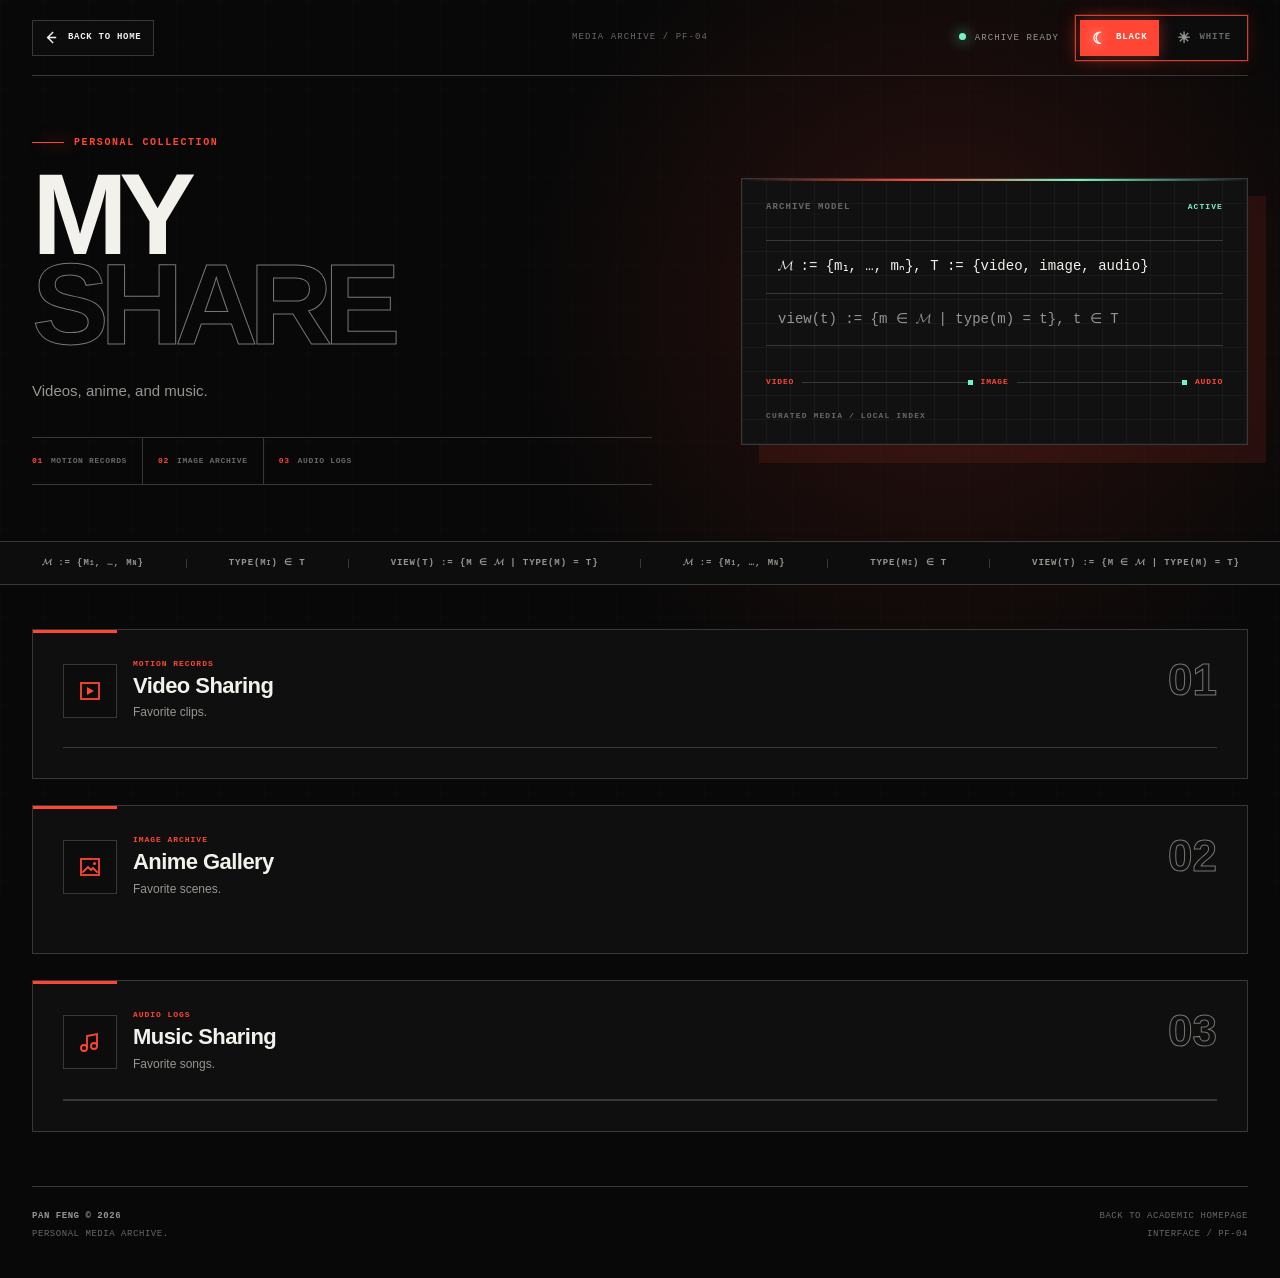
==== commit 3a68c402: "Make theme switch more prominent" ====
--- a/share.html
+++ b/share.html
@@ -41,8 +41,8 @@
             <div class="share-controls">
                 <p class="proof-status"><span aria-hidden="true"></span>Archive ready</p>
                 <div class="home-theme-switch" role="group" aria-label="Color theme">
-                    <button type="button" data-home-theme-option="black" aria-pressed="true">Black</button>
-                    <button type="button" data-home-theme-option="white" aria-pressed="false">White</button>
+                    <button type="button" data-home-theme-option="black" aria-pressed="true"><span class="theme-symbol" aria-hidden="true">☾</span>Black</button>
+                    <button type="button" data-home-theme-option="white" aria-pressed="false"><span class="theme-symbol" aria-hidden="true">☀</span>White</button>
                 </div>
             </div>
         </header>
--- a/static/css/home-proof.css
+++ b/static/css/home-proof.css
@@ -206,33 +206,63 @@
 }
 
 .home-theme-switch {
+    position: relative;
     display: flex;
-    padding: 3px;
-    border: 1px solid var(--line);
+    padding: 4px;
+    gap: 4px;
+    border: 1px solid color-mix(in srgb, var(--signal) 72%, var(--line));
     background: var(--panel-deep);
+    box-shadow:
+        0 0 0 1px color-mix(in srgb, var(--signal) 18%, transparent),
+        0 0 22px var(--spotlight);
 }
 
 .home-theme-switch button {
-    min-width: 54px;
-    height: 28px;
-    padding: 0 9px;
+    position: relative;
+    display: inline-flex;
+    min-width: 70px;
+    height: 36px;
+    padding: 0 11px;
     color: var(--faint);
-    border: 0;
+    border: 1px solid transparent;
     background: transparent;
     cursor: pointer;
-    font: 700 8px/1 ui-monospace, SFMono-Regular, Consolas, monospace;
-    letter-spacing: 0.08em;
-    text-transform: uppercase;
-    transition: color 0.2s ease, background-color 0.2s ease;
+    align-items: center;
+    justify-content: center;
+    gap: 8px;
+    font: 800 9px/1 ui-monospace, SFMono-Regular, Consolas, monospace;
+    letter-spacing: 0.1em;
+    text-transform: uppercase;
+    transition: color 0.2s ease, background-color 0.2s ease, border-color 0.2s ease, box-shadow 0.2s ease;
+}
+
+.theme-symbol {
+    display: inline-grid;
+    width: 16px;
+    height: 16px;
+    color: var(--muted);
+    place-items: center;
+    font: 700 15px/1 "Segoe UI Symbol", "Arial Unicode MS", sans-serif;
+    transition: color 0.2s ease, text-shadow 0.2s ease, transform 0.2s ease;
 }
 
 .home-theme-switch button:hover {
     color: var(--text);
+    border-color: var(--line);
+    background: color-mix(in srgb, var(--signal) 7%, transparent);
 }
 
 .home-theme-switch button[aria-pressed="true"] {
     color: #ffffff;
+    border-color: var(--signal);
     background: var(--signal);
+    box-shadow: 0 0 16px color-mix(in srgb, var(--signal) 42%, transparent);
+}
+
+.home-theme-switch button[aria-pressed="true"] .theme-symbol {
+    color: #ffffff;
+    text-shadow: 0 0 9px rgba(255, 255, 255, 0.78);
+    transform: scale(1.08);
 }
 
 .home-theme-switch button:focus-visible {
@@ -759,6 +789,13 @@
         display: none;
     }
 
+    .home-theme-switch button {
+        min-width: 58px;
+        height: 34px;
+        padding-inline: 8px;
+        gap: 6px;
+    }
+
     .proof-hero {
         min-height: auto;
         padding-top: 54px;
--- a/static/css/share.css
+++ b/static/css/share.css
@@ -1010,8 +1010,8 @@
     }
 
     .home-theme-switch button {
-        min-width: 48px;
-        padding-inline: 7px;
+        min-width: 58px;
+        padding-inline: 8px;
     }
 
     .share-hero {
